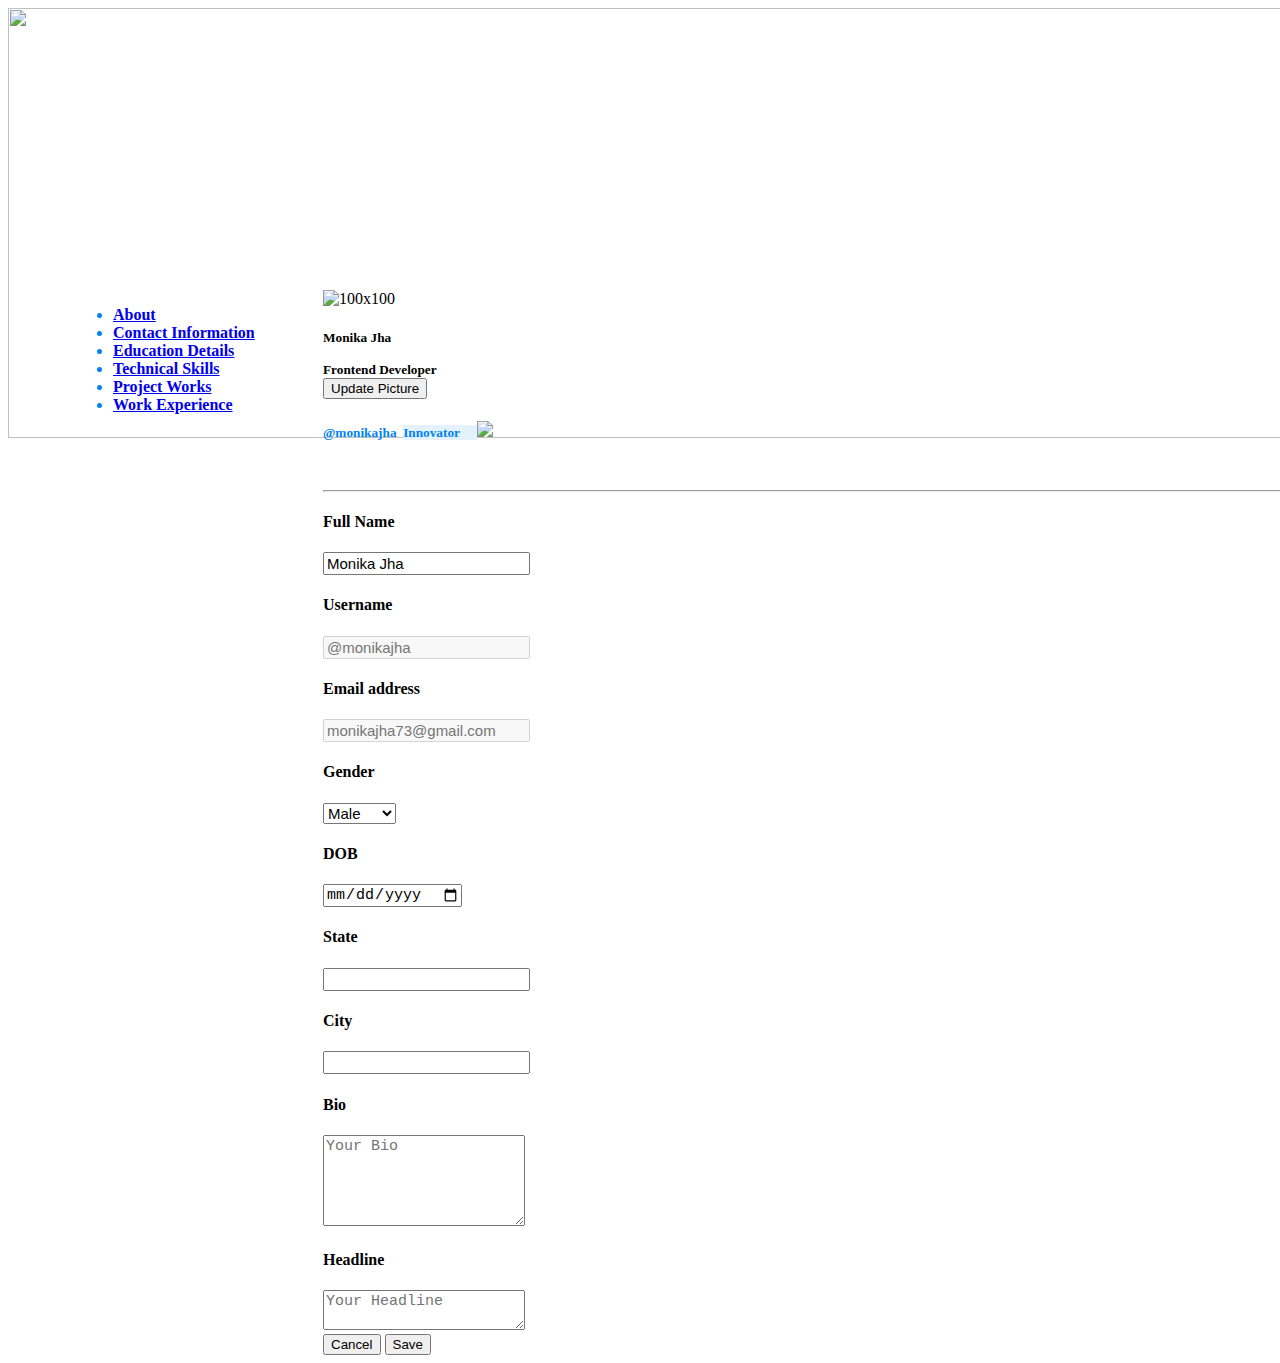
==== index.html @ 5c50ba15 "Add files via upload" ====
<!DOCTYPE html>
<html lang="en">

<head>

    <meta charset="utf-8" />
    <title>Profile</title>
    <meta name="viewport" content="width=device-width, initial-scale=1.0">
    <!-- App favicon -->
    <!---<link rel="shortcut icon" href="/innovation/img/favicon.png" type="image/x-icon">

    owl.carousel css -->
   <!--- <link rel="stylesheet" href="assets/libs/owl.carousel/assets/owl.carousel.min.css">

    <link rel="stylesheet" href="assets/libs/owl.carousel/assets/owl.theme.default.min.css">

    Bootstrap Css -->

    <link href="bootstrap.min.css" id="bootstrap-style" rel="stylesheet" type="text/css" />
    <link rel="stylesheet" href="https://stackpath.bootstrapcdn.com/font-awesome/4.7.0/css/font-awesome.min.css">
    
    <!-- Icons Css -->
    <!---<link href="assets/css/icons.min.css" rel="stylesheet" type="text/css" />
    App Css-->
    <!--<link href="assets/css/app.min.css" id="app-style" rel="stylesheet" type="text/css" />---->
    <style>

    	.fa {
            transform: scale(1.9,1.9);
        }

    	.one {
    		z-index: 1;
            position: absolute;
            top: 0;
            margin-top: 290px;
            margin-left: 315px;
            
            font-family: "Verdana";
    	}
        .two {
            position: relative;
        }
        .first {
            position: absolute;
            top: 0;
            margin-top: 290px;
            margin-left: 65px;
            font-family: "Verdana";
        }

        .text-primary {
            color: #0082F3;
        }

        .img-width {
            width: 90%;
        }

        .base-line {
            position: relative;
        }

        .base-line span {
            background-color: white;
            padding-right: 10px;
        }

        .base-line:after {
            content: "";
            position: absolute;
            bottom: 0;
            left: 0;
            right: 0;
            height: 0.5em;
            border-top: 1px solid #efefef;
            z-index: -1;
        }

        .mt-view-n4 {
            margin-top: 0;
        }

        .badge-soft-primary {
            background-color: #E3F2FD;
            color: #0082F3;
        }

        .vertical-super {
            vertical-align: super;
        }

        .card-header {
            background-color: white;
        }
        .border-content-right {
            border-right: 1px solid #eff2f7;
        }
        .ffont {
            font-size: 15px;
        }

        @media(min-width: 1200px) {
            .mt-view-n4 {
                margin-top: -1.5rem;
            }
        }

        @media(max-width: 991.98px) {
            .img-width {
                width: 33%;
                border-radius: 50% !important;
            }

            .notification {
  background-color: #555;
  color: white;
  text-decoration: none;
  padding: 15px 26px;
  position: relative;
  display: inline-block;
  border-radius: 2px;
}

		.notification .badge {
  position: absolute;
  top: -10px;
  right: -10px;
  padding: 5px 10px;
  border-radius: 50%;
  background-color: red;
  color: white;
}
         
            .username {
                display: none;
            }

            .details-user {
                text-align: center;
            }

            .vertical-super {
                display: block;
                margin-top: 0.8rem;
                margin-bottom: 1rem;
            }

            
            .border-content-right {
                border-right: none;
            }
        }
        
    </style>
</head>

<body data-sidebar="dark">

    <!-- Begin page -->
    <!---<div id="layout-wrapper">
        <header id="page-topbar">
            <div class="navbar-header">
                <div class="d-flex">
                    LOGO -->
                    <!----<div>
                        <a href="index.html" class="logo logo-light">
                            <span class="logo-sm ml-n4">
                                <img src="assets/images/logo-light-inc.png" alt="" width="200">
                            </span>
                            <span class="logo-lg">
                                <img src="assets/images/logo-light-inc.png" alt="" width="200">
                            </span>
                        </a>
                    </div>
                </div>

                <div class="d-flex">
                    <div class="dropdown d-inline-block">
                        <button type="button" class="btn header-item noti-icon waves-effect"
                            id="page-header-notifications-dropdown" data-toggle="dropdown" aria-haspopup="true"
                            aria-expanded="false">
                            <i class="bx bx-bell "></i>
                            <span class="badge badge-danger badge-pill">0</span>
                        </button>
                        <div class="dropdown-menu dropdown-menu-lg dropdown-menu-right p-0"
                            aria-labelledby="page-header-notifications-dropdown">
                            <div class="p-3">
                                <div class="row align-items-center">
                                    <div class="col">
                                        <h6 class="m-0"> Notifications </h6>
                                    </div>
                                    <div class="col-auto">
                                            <a href="#!" class="small"> View All</a>
                                        </div> -->
                                <!----</div>
                            </div>
                            <div data-simplebar style="max-height: 230px;">
                                <a href="#" class="text-reset notification-item">
                                    <div class="media">
                                        <div class="media-body">
                                            <div class="font-size-12 text-muted text-center">
                                                <p class="mb-1">No New Notifications</p>
                                            </div>
                                        </div>
                                    </div>
                                </a>
                            </div>
                            <div class="p-2 border-top">
                                <a class="btn btn-sm btn-link font-size-14 btn-block text-center"
                                    href="javascript:void(0)">
                                    <i class="mdi mdi-arrow-right-circle mr-1"></i> View More..
                                </a>
                            </div>
                        </div>
                    </div>
                    <div class="dropdown d-lg-inline-block ml-1">
                        <button type="button" class="btn header-item noti-icon waves-effect" data-toggle="fullscreen">
                            <i class="bx bx-home-circle align-middle mr-1"></i>
                            <span class="d-none d-sm-inline-block">Home</span>
                        </button>
                    </div>
                    <div class="dropdown d-inline-block">
                        <button type="button" class="btn header-item waves-effect " id="page-header-user-dropdown"
                            data-toggle="dropdown" aria-haspopup="true" aria-expanded="false">
                            <img class="rounded-circle header-profile-user" src="assets/images/users/avatar-1.jpg"
                                    alt="Header Avatar">
                                <span class="d-none d-xl-inline-block ml-1">Rex</span> -->
                            <!----<div class="avatar-xs d-inline-block">
                                <span class="avatar-title rounded-circle bg-soft-primary text-primary font-size-16">
                                    R
                                </span>
                            </div>
                            <span class="d-none d-xl-inline-block ml-1">Rex</span>

                            <i class="mdi mdi-chevron-down d-none d-xl-inline-block"></i>
                        </button>
                        <div class="dropdown-menu dropdown-menu-right">
                             item-->
                            <!----<a class="dropdown-item" href="#">
                                <i class="bx bx-user font-size-16 align-middle mr-1"></i>
                                Profile
                            </a>
                            <a class="dropdown-item" href="#">
                                <i class="bx bxs-dashboard font-size-16 align-middle mr-1"></i>
                                Dashboard
                            </a>
                            <a class="dropdown-item d-block" href="#">
                                <i class="bx bx-wrench font-size-16 align-middle mr-1"></i>
                                Edit Profile
                            </a>
                            <div class="dropdown-divider"></div>
                            <a class="dropdown-item text-danger" href="#">
                                <i class="bx bx-power-off font-size-16 align-middle mr-1 text-danger"></i>
                                Logout
                            </a>
                        </div>
                    </div>
                    <div class="dropdown d-inline-block">
                        <button type="button" class="btn header-item noti-icon right-bar-toggle waves-effect">
                            <i class="bx bx-brightness-half"></i>
                        </button>
                    </div>
                </div>
            </div>
        </header>
    </div>----->

    <!---<nav class="navbar navbar-expand-lg navbar-light bg-light">
    	<ul class="navbar-nav ml-auto">
    		<li class="nav-item active">
    			<li class="nav-item">
    				</li>
       
</li>
</ul>

<a href="#" class="notification">
      <i class="fa fa-bell mt-4" aria-hidden="true"></i>
       	<span class="badge">0</span>
       </a>
</nav>---->
  <!---<a class="navbar-brand" href="#">Navbar</a>
  <button class="navbar-toggler" type="button" data-toggle="collapse" data-target="#navbarSupportedContent" aria-controls="navbarSupportedContent" aria-expanded="false" aria-label="Toggle navigation">
    <span class="navbar-toggler-icon"></span>
  </button>

  <div class="collapse navbar-collapse" id="navbarSupportedContent">
    <ul class="navbar-nav mr-auto">
      <li class="nav-item active">
        <a class="nav-link" href="#">Home <span class="sr-only">(current)</span></a>
      </li>
      <li class="nav-item">
       <div><i class="fa fa-bell" aria-hidden="true"></i></div>

      </li>
      <li class="nav-item dropdown">
        <a class="nav-link dropdown-toggle" href="#" id="navbarDropdown" role="button" data-toggle="dropdown" aria-haspopup="true" aria-expanded="false">
          Dropdown
        </a>
        <div class="dropdown-menu" aria-labelledby="navbarDropdown">
          <a class="dropdown-item" href="#">Action</a>
          <a class="dropdown-item" href="#">Another action</a>
          <div class="dropdown-divider"></div>
          <a class="dropdown-item" href="#">Something else here</a>
        </div>
      </li>
      <li class="nav-item">
        <a class="nav-link disabled" href="#">Disabled</a>
      </li>
    </ul>
    <form class="form-inline my-2 my-lg-0">
      <input class="form-control mr-sm-2" type="search" placeholder="Search" aria-label="Search">
      <button class="btn btn-outline-success my-2 my-sm-0" type="submit">Search</button>
    </form>
  </div>---->

    
   
<section class="mt-0 two">

    <img src="https://images.unsplash.com/photo-1550645612-83f5d594b671?ixlib=rb-1.2.1&ixid=eyJhcHBfaWQiOjEyMDd9&auto=format&fit=crop&w=500&q=60" width="1348" height="430" align="center">

</section>

<section id="about">
<div class="row">
    <div class="col-lg-3 first">
        <div class="card shadow ml-2" style="width: 13rem;">
            <ul class="list-group list-group-flush">
                <li class="list-group-item rounded text-primary bg-light border-primary"><a href="editpage.html"><b>About</b></a></li>
                <li class="list-group-item text-primary"><a href="contact.html"><b>Contact Information</b></a></li>
                <li class="list-group-item text-primary"><a href="education.html"><b>Education Details</b></a></li>
                <li class="list-group-item text-primary"><a href="technical.html"><b>Technical Skills</b></a></li>
                <li class="list-group-item text-primary"><a href="project.html"><b>Project Works</b></a></li>
                <li class="list-group-item rounded text-primary"><a href="work.html"><b>Work Experience</b></a></li>
            </ul>
        </div>
    </div>

    <div class="col-lg-9 one">
        <div class="card shadow rounded" style="width: 60rem;">
            <div class="card-body text-center">
                <div class="row">
                    <div class="col-lg-4">
                        <div class="card">
                            <img src="https://images.unsplash.com/photo-1581093583449-8255a7d46e66?ixlib=rb-1.2.1&ixid=eyJhcHBfaWQiOjEyMDd9&auto=format&fit=crop&w=500&q=60" class="rounded-circle ml-1 mt-3 mb-1 mr-2" alt="100x100" height="350">
                            <h5 class="mt-3 text-dark username">Monika Jha<br><br>Frontend Developer<br><button type="button" class="btn btn-primary btn-lg mt-3 rounded-pill" data-toggle="button" aria-pressed="false" autocomplete="off">Update Picture</button></h5>
                             
                        </div>
                    </div>
                    <div class="col-lg-8 mt-2">
                        <h5 class="my-2 text-primary username d-inline">@monikajha&nbsp;&nbsp;<span class="badge badge-soft-primary font-size-12 align-middle px-3 mx-2 py-1">Innovator&nbsp;&nbsp;&nbsp;&nbsp;
                        </span><img class="mr-2 ml-1" src="https://img.icons8.com/color/26/000000/tiktok-verified-account.png" /></h5>
                        <br>
                        <hr>
                        <form>
                            <div class="row mt-4 mt" align="left">
                                <div class="col">
                                    <label><h4>Full Name</h4></label>
                                    <input type="text" class="form-control ffont" value="Monika Jha">
                                </div>
                                <div class="col">
                                    <label><h4>Username</h4></label>
                                    <input type="text" class="form-control text-dark bg-light ffont" disabled placeholder="@monikajha">
                                </div>
                            </div>
                            <div class="mt-4" align="left">
                                <label><h4>Email address</h4></label>
                                <input type="email" class="form-control bg-light ffont" disabled placeholder="monikajha73@gmail.com">
                            </div>
                            <div class="row mt-4" align="left">
                                <div class="col">
                                    <label for="gender"><h4>Gender</h4></label>
                                    <select id="gender" class="form-control ffont">
                                        <option selected>Male</option>
                                        <option>Female</option>
                                        <option>Other</option>
                                    </select>
                                </div>
    
                                <div class="col">
                                    <label><h4>DOB</h4></label>

                                    <input type="date" class="form-control text-dark ffont" placeholder="DD/MM/YY">
                                </div>
                            </div>
                            <div class="row mt-4" align="left">
                                <div class="col">
                                    <label><h4>State</h4></label>
                                    <input type="text" class="form-control text-dark ffont">
                                </div>
                                <div class="col">
                                    <label><h4>City</h4></label>
                                    <input type="text" class="form-control text-dark ffont">
                                </div>
                            </div>
                            <div class="row">
                                <div class="col form-group mt-4" align="left">
                                    <label for="exampleFormControlTextarea1"><h4>Bio</h4></label>
                                    <textarea class="form-control ffont" id="exampleFormControlTextarea1" rows="5" placeholder="Your Bio"></textarea>
                                </div>
                                <div class="col form-group mt-4" align="left">
                                    <label for="exampleFormControlTextarea1"><h4>Headline</h4></label>
                                    <textarea class="form-control ffont" id="exampleFormControlTextarea1" rows="2" placeholder="Your Headline"></textarea>
                                </div>
                            </div>
                            <button class="btn btn-lg mt-3 mb-3 rounded bg-dark text-white mr-4">Cancel</button>
                        <button class="btn btn-lg mt-3 mb-3 rounded bg-primary text-white">Save</button>
                            
                        </form>
                    </div>
                </div>
            </div> 
        </div>
    </div>
</div> 
</section>















    <!-- End Page-content -->


       <!--- <footer class="footer bg-light" style="left: 0px;">
            <div class="container-fluid">
                <div class="row">
                    <div class="col-sm-6">--->
                        <!-- <script>document.write(new Date().getFullYear())</script> © IncubateIND. -->
                   <!--- </div>
                    <div class="col-sm-6">
                        <div class="text-sm-right d-none d-sm-block">
                            <script>
                                document.write(new Date().getFullYear())
                            </script> © IncubateIND.
                        </div>
                    </div>
                </div>
            </div>
        </footer>---->
        <!-- end main content-->

    </div>
    <!-- END layout-wrapper -->
    <!-- Right Sidebar -->
   <!--- <div class="right-bar">
        <div data-simplebar class="h-100">
            <div class="rightbar-title px-3 py-4">
                <a href="javascript:void(0);" class="right-bar-toggle float-right">
                    <i class="mdi mdi-close noti-icon"></i>
                </a>
                <h5 class="m-0">Switch Mode</h5>
            </div>

            Settings -->
            <!---<hr class="mt-0" />
            <h6 class="text-center mb-0">Choose Mode</h6>

            <div class="p-4">
                <div class="custom-control custom-switch mb-3">
                    <input type="checkbox" class="custom-control-input theme-choice" id="light-mode-switch"
                        data-bsStyle="assets/css/bootstrap.min.css" data-appStyle="assets/css/app.min.css" />
                    <label class="custom-control-label" for="light-mode-switch">Light Mode</label>
                </div>

                <div class="custom-control custom-switch mb-3">
                    <input type="checkbox" class="custom-control-input theme-choice" id="dark-mode-switch"
                        data-bsStyle="assets/css/bootstrap-dark.min.css" data-appStyle="assets/css/app-dark.min.css"
                        checked />
                    <label class="custom-control-label" for="dark-mode-switch">Dark Mode</label>
                </div>
            </div>

        </div>  end slimscroll-menu
    </div>-->
    <!-- /Right-bar -->

    <!-- Right bar overlay-->
    <div class="rightbar-overlay"></div>

    <!-- JAVASCRIPT -->
   <!--- <script src="assets/libs/jquery/jquery.min.js"></script>
    <script src="assets/libs/bootstrap/js/bootstrap.bundle.min.js"></script>
    <script src="assets/libs/metismenu/metisMenu.min.js"></script>
    <script src="assets/libs/simplebar/simplebar.min.js"></script>
    <script src="assets/libs/node-waves/waves.min.js"></script>---->

    <!-- apexcharts -->
   <!--- <script src="assets/libs/apexcharts/apexcharts.min.js"></script>

    <script src="assets/js/pages/dashboard.init.js"></script>---->

    <!-- owl.carousel js -->
    <!---<script src="assets/libs/owl.carousel/owl.carousel.min.js"></script>---->

    <!-- timeline init js -->
   <!--- <script src="assets/js/pages/timeline.init.js"></script>---->


    <!-- App js -->
    <!---<script src="assets/js/app.js"></script>
    <script>
        $(function () {
            $('[data-toggle="tooltip"]').tooltip()
        })
    </script>----->
</body>
</html>
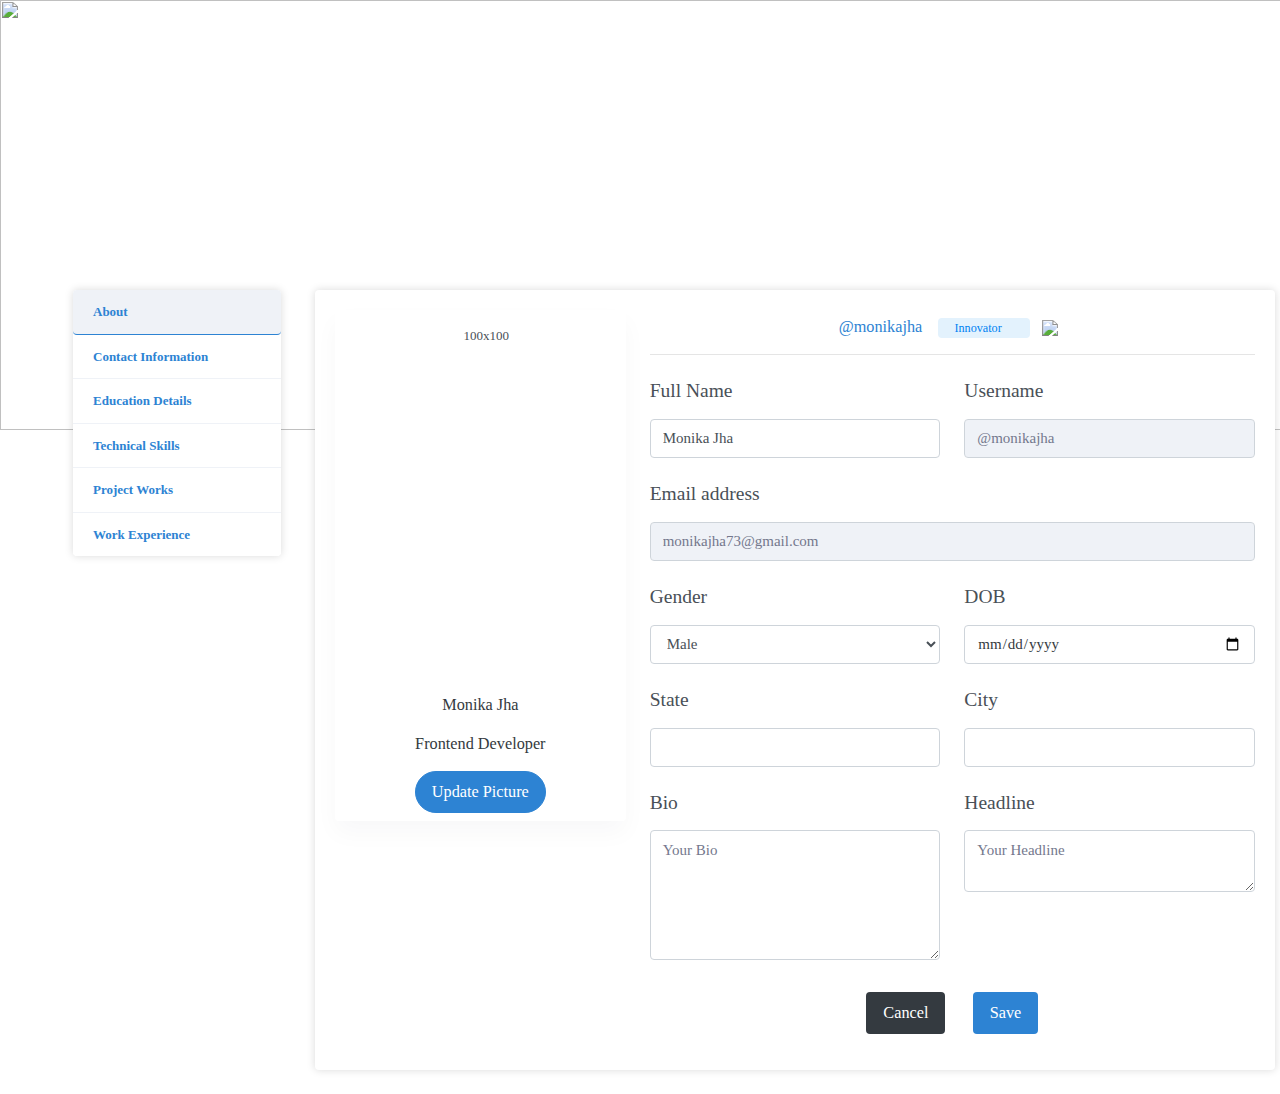
==== commit a9fa8334: "Update index.html" ====
--- a/index.html
+++ b/index.html
@@ -16,7 +16,7 @@
 
     Bootstrap Css -->
 
-    <link href="bootstrap.min.css" id="bootstrap-style" rel="stylesheet" type="text/css" />
+    <link href="css/bootstrap.min.css" id="bootstrap-style" rel="stylesheet" type="text/css" />
     <link rel="stylesheet" href="https://stackpath.bootstrapcdn.com/font-awesome/4.7.0/css/font-awesome.min.css">
     
     <!-- Icons Css -->
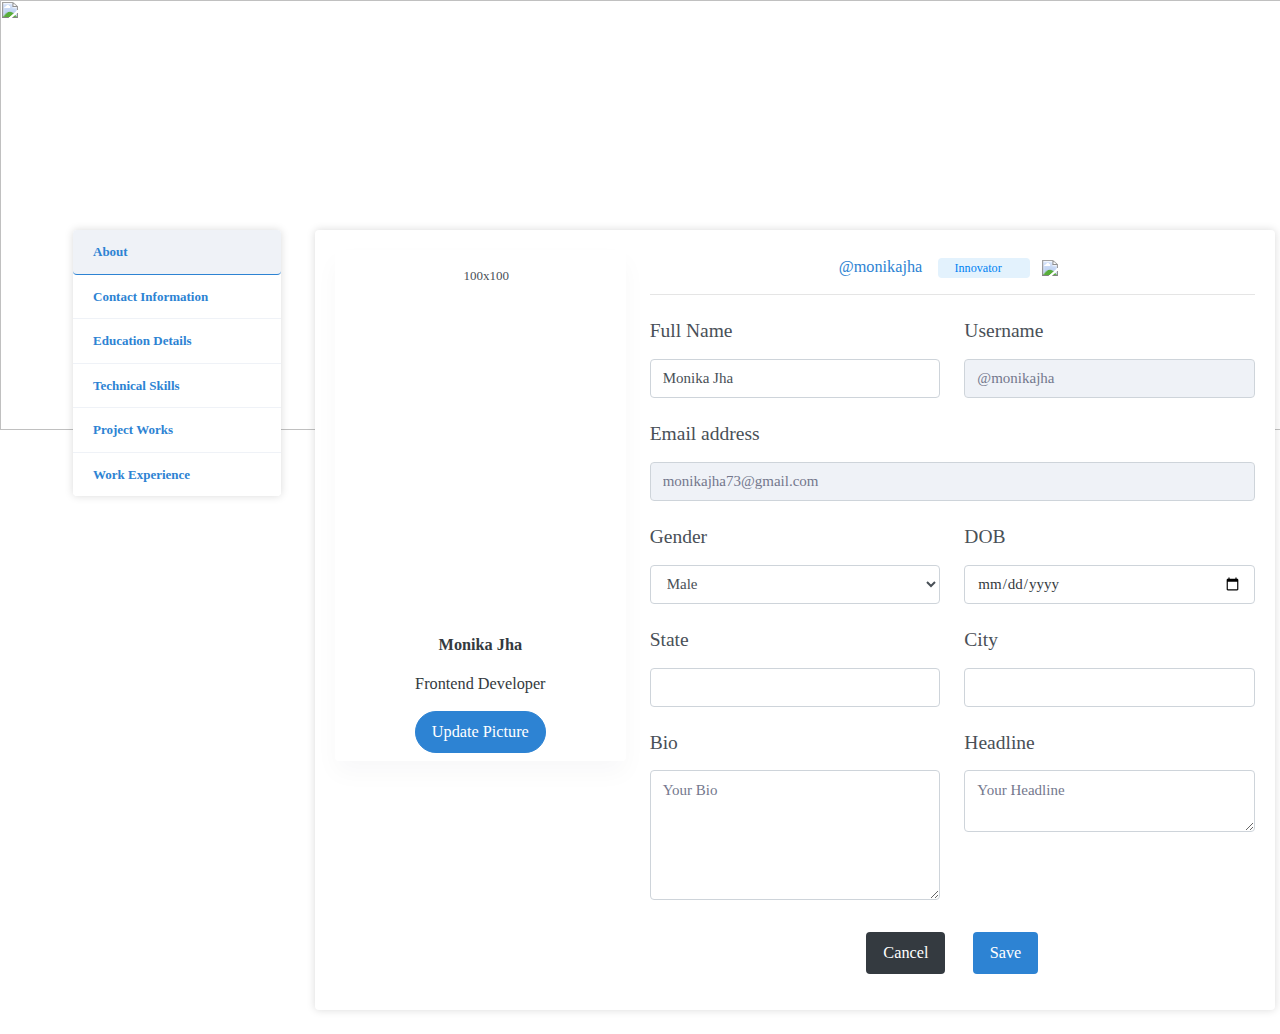
==== commit 175bc64f: "Update index.html" ====
--- a/index.html
+++ b/index.html
@@ -33,7 +33,7 @@
     		z-index: 1;
             position: absolute;
             top: 0;
-            margin-top: 290px;
+            margin-top: 230px;
             margin-left: 315px;
             
             font-family: "Verdana";
@@ -44,7 +44,7 @@
         .first {
             position: absolute;
             top: 0;
-            margin-top: 290px;
+            margin-top: 230px;
             margin-left: 65px;
             font-family: "Verdana";
         }
@@ -319,7 +319,7 @@
    
 <section class="mt-0 two">
 
-    <img src="https://images.unsplash.com/photo-1550645612-83f5d594b671?ixlib=rb-1.2.1&ixid=eyJhcHBfaWQiOjEyMDd9&auto=format&fit=crop&w=500&q=60" width="1348" height="430" align="center">
+    <img src="https://images.unsplash.com/photo-1550645612-83f5d594b671?ixlib=rb-1.2.1&ixid=eyJhcHBfaWQiOjEyMDd9&auto=format&fit=crop&w=500&q=60" width="1349" height="430" align="center">
 
 </section>
 
@@ -345,7 +345,7 @@
                     <div class="col-lg-4">
                         <div class="card">
                             <img src="https://images.unsplash.com/photo-1581093583449-8255a7d46e66?ixlib=rb-1.2.1&ixid=eyJhcHBfaWQiOjEyMDd9&auto=format&fit=crop&w=500&q=60" class="rounded-circle ml-1 mt-3 mb-1 mr-2" alt="100x100" height="350">
-                            <h5 class="mt-3 text-dark username">Monika Jha<br><br>Frontend Developer<br><button type="button" class="btn btn-primary btn-lg mt-3 rounded-pill" data-toggle="button" aria-pressed="false" autocomplete="off">Update Picture</button></h5>
+				<h5 class="mt-3 text-dark username"><b>Monika Jha</b><br><br>Frontend Developer<br><button type="button" class="btn btn-primary btn-lg mt-3 rounded-pill" data-toggle="button" aria-pressed="false" autocomplete="off">Update Picture</button></h5>
                              
                         </div>
                     </div>
@@ -354,7 +354,7 @@
                         </span><img class="mr-2 ml-1" src="https://img.icons8.com/color/26/000000/tiktok-verified-account.png" /></h5>
                         <br>
                         <hr>
-                        <form>
+                        <form action="contact.html">
                             <div class="row mt-4 mt" align="left">
                                 <div class="col">
                                     <label><h4>Full Name</h4></label>
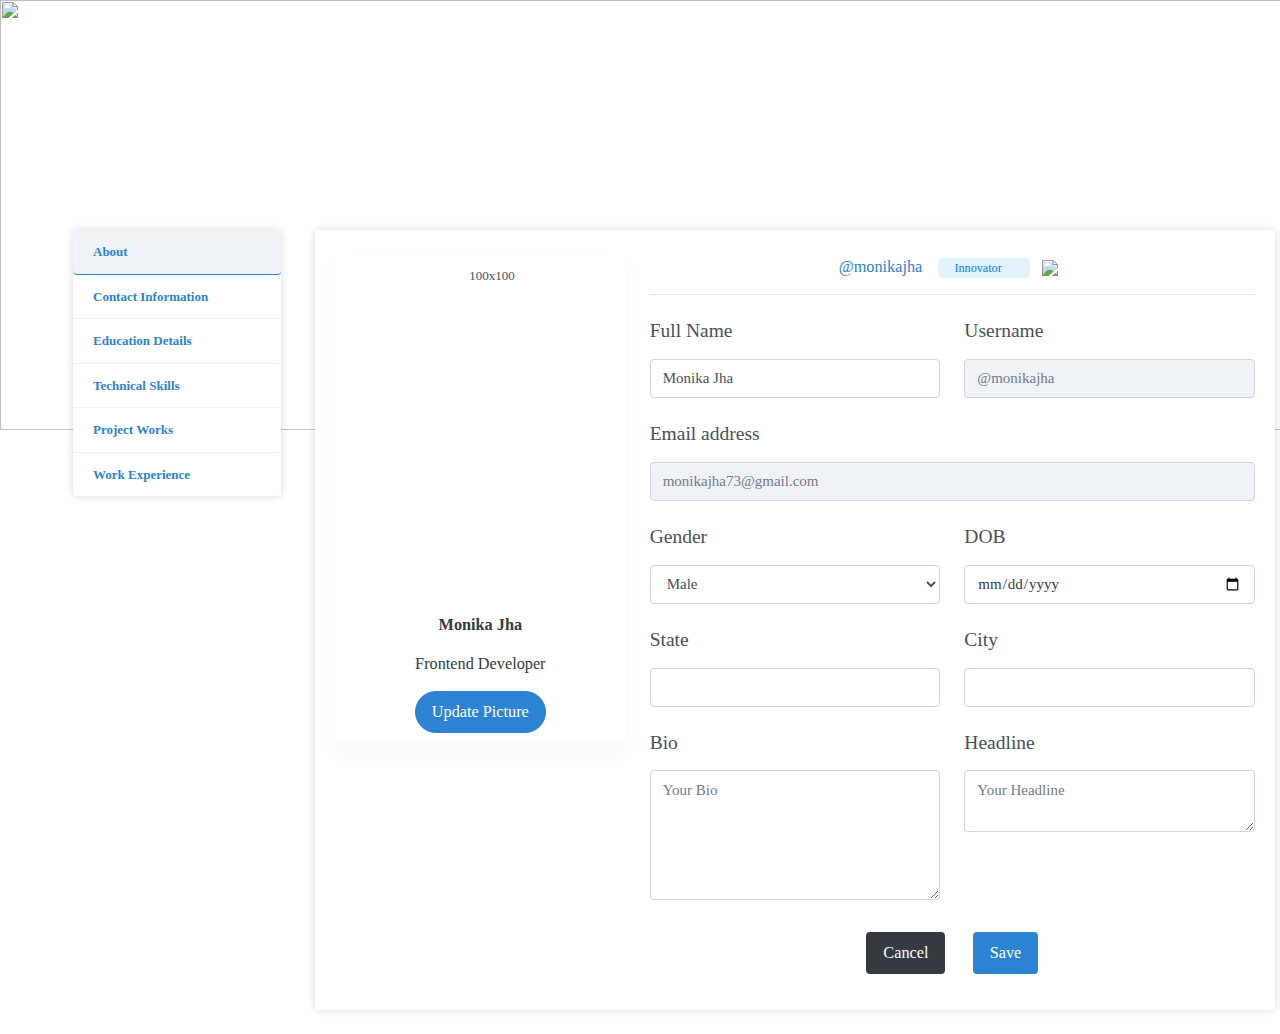
==== commit a60d9143: "Update index.html" ====
--- a/index.html
+++ b/index.html
@@ -344,7 +344,7 @@
                 <div class="row">
                     <div class="col-lg-4">
                         <div class="card">
-                            <img src="https://images.unsplash.com/photo-1581093583449-8255a7d46e66?ixlib=rb-1.2.1&ixid=eyJhcHBfaWQiOjEyMDd9&auto=format&fit=crop&w=500&q=60" class="rounded-circle ml-1 mt-3 mb-1 mr-2" alt="100x100" height="350">
+                            <img src="https://images.unsplash.com/photo-1581093583449-8255a7d46e66?ixlib=rb-1.2.1&ixid=eyJhcHBfaWQiOjEyMDd9&auto=format&fit=crop&w=500&q=60" class="rounded-circle ml-1 mt-3 mb-1 mr-2" alt="100x100" height="330" width="290">
 				<h5 class="mt-3 text-dark username"><b>Monika Jha</b><br><br>Frontend Developer<br><button type="button" class="btn btn-primary btn-lg mt-3 rounded-pill" data-toggle="button" aria-pressed="false" autocomplete="off">Update Picture</button></h5>
                              
                         </div>
